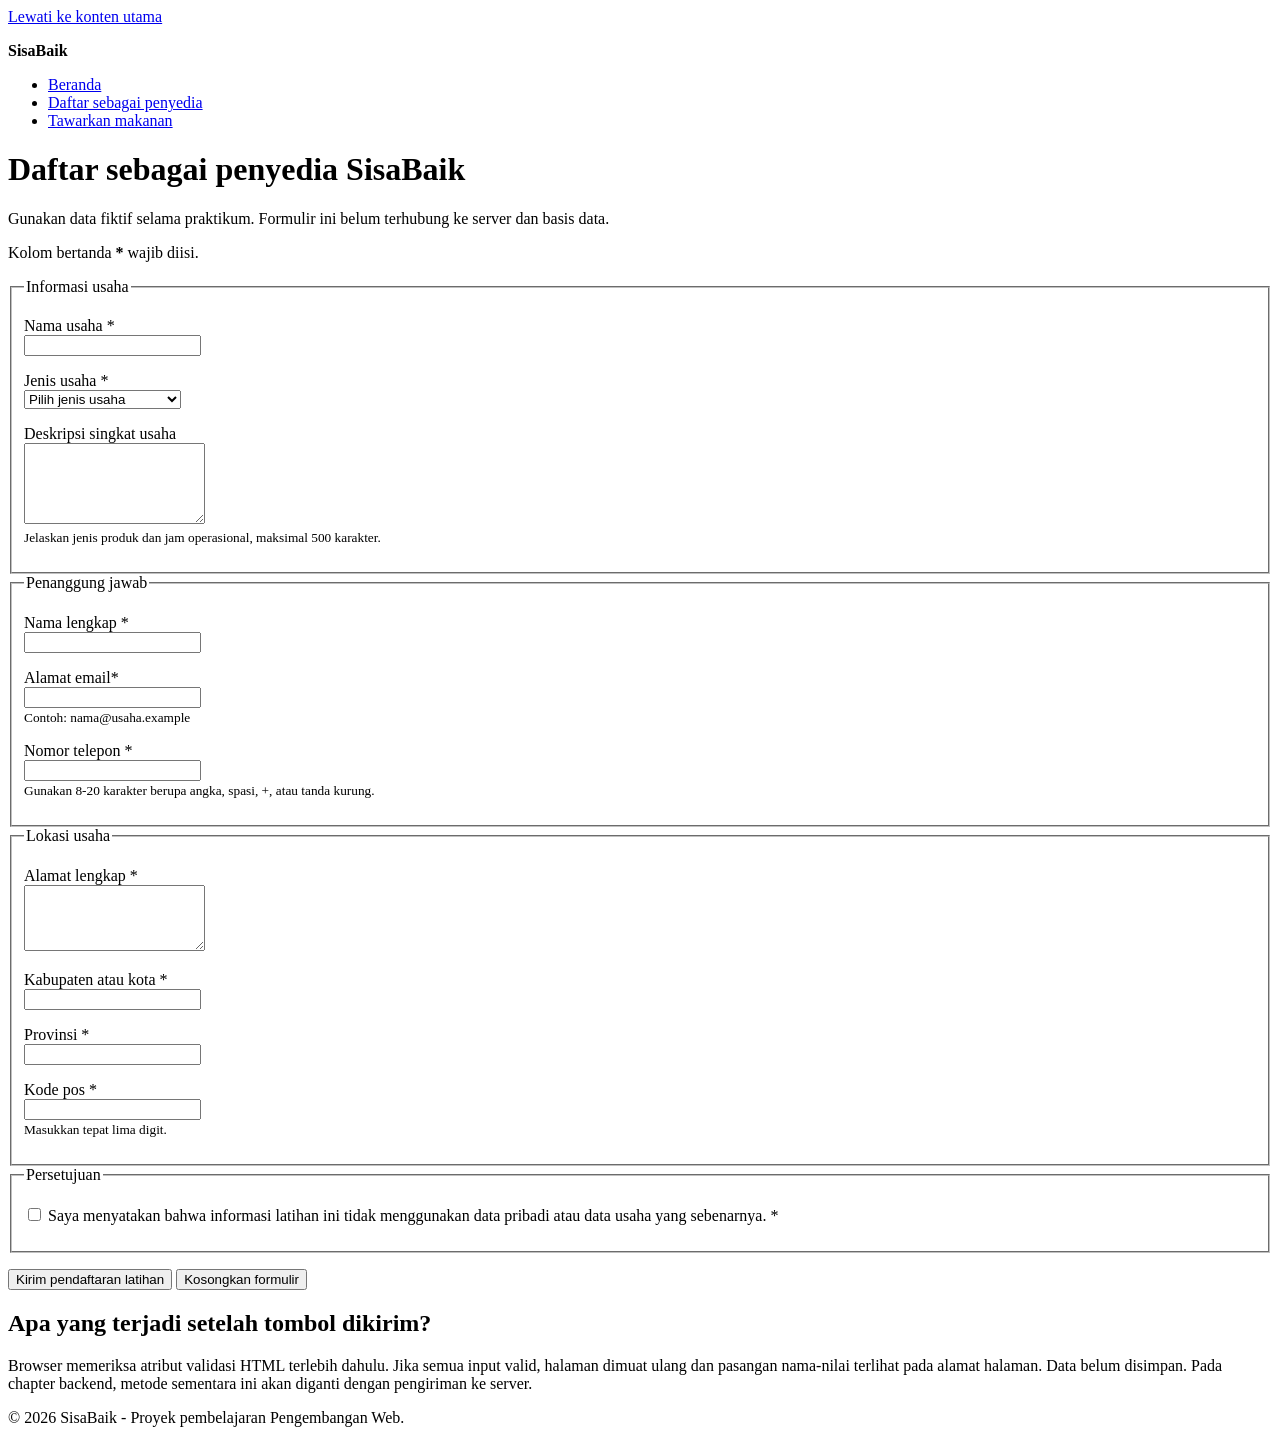
==== daftar-penyedia.html @ 50fee2b9 "feat: add accessible provider registration form" ====
<!doctype html>
<html lang="id">
    <head>
        <meta charset="utf-8">
        <meta name="viewport" content="width=device-width, initial-scale=1">
        <meta
        name="description"
        content="Formulir prototipe untuk mendaftarkan usaha sebagai penyedia makanan di SisaBaik."
        >
        <title>Daftar Penyedia | SisaBaik</title>
    </head>
    <body>
        <a href="#konten-utama">Lewati ke konten utama</a>

        <header>
            <p><strong>SisaBaik</strong></p>
            <nav aria-label="Navigasi utama">
                <ul>
                    <li><a href="index.html">Beranda</a></li>
                    <li>
                        <a href="daftar-penyedia.html" aria-current="page">
                            Daftar sebagai penyedia
                        </a>
                    </li>
                    <li><a href="tawarkan-makanan.html">Tawarkan makanan</a></li>
                </ul>
            </nav>
        </header>

        <main id="konten-utama" tabindex="-1">
            <h1>Daftar sebagai penyedia SisaBaik</h1>
            <p>
                Gunakan data fiktif selama praktikum. Formulir ini belum terhubung ke server dan basis data.
            </p>
            <p id="petunjuk-wajib">Kolom bertanda <strong>*</strong> wajib diisi.</p>

            <form
            action="daftar-penyedia.html"
            method="get"
            aria-describedby="petunjuk-wajib"
            >
            <fieldset>
                <legend>Informasi usaha</legend>

                <p>
                    <label for="nama-usaha">Nama usaha *</label><br>
                    <input
                    type="text"
                    id="nama-usaha"
                    name="nama_usaha"
                    autocomplete="organization"
                    minlength="3"
                    maxlength="100"
                    required
                    >
                </p>

                <p>
                    <label for="jenis-usaha">Jenis usaha *</label><br>
                    <select id="jenis-usaha" name="jenis_usaha" required>
                        <option value="">Pilih jenis usaha</option>
                        <option value="restoran">Restoran</option>
                        <option value="toko-roti">Toko roti</option>
                        <option value="katering">Katering</option>
                        <option value="ritel">Toko ritel</option>
                        <option value="hotel">Hotel atau penginapan</option>
                        <option value="lainnya">Lainnya</option>
                    </select>
                </p>

                <p>
                    <label for="deskripsi-usaha">Deskripsi singkat usaha</label><br>
                    <textarea
                    id="deskripsi-usaha"
                    name="deskripsi_usaha"
                    rows="5"
                    maxlength="500"
                    aria-describedby="bantuan-deskripsi"
                    ></textarea><br>
                    <small id="bantuan-deskripsi">
                        Jelaskan jenis produk dan jam operasional, maksimal 500 karakter.
                    </small>
                </p>
            </fieldset>

            <fieldset>
                <legend>Penanggung jawab</legend>

                <p>
                    <label for="nama-penanggung-jawab">Nama lengkap *</label><br>
                    <input
                    type="text"
                    id="nama-penanggung-jawab"
                    name="nama_penanggung_jawab"
                    autocomplete="name"
                    minlength="3"
                    maxlength="100"
                    required
                    >
                </p>

                <p>
                    <label for="email">Alamat email*</label><br>
                    <input
                    type="email"
                    id="email"
                    name="email"
                    autocomplete="email"
                    maxlength="254"
                    aria-describedby="bantuan-email"
                    required
                    ><br>
                    <small id="bantuan-email">Contoh: nama@usaha.example</small>
                </p>

                <p>
                    <label for="telepon">Nomor telepon *</label><br>
                    <input
                    type="tel"
                    id="telepon"
                    name="telepon"
                    autocomplete="tel"
                    inputmode="tel"
                    pattern="[0-9+() ]{8,20}"
                    aria-describedby="bantuan-telepon"
                    required
                    ><br>
                    <small id="bantuan-telepon">
                        Gunakan 8-20 karakter berupa angka, spasi, +, atau tanda kurung.
                    </small>
                </p>
            </fieldset>

            <fieldset>
                <legend>Lokasi usaha</legend>

                <p>
                    <label for="alamat">Alamat lengkap *</label><br>
                    <textarea
                    id="alamat"
                    name="alamat"
                    rows="4"
                    autocomplete="street-address"
                    minlength="10"
                    maxlength="250"
                    required
                    ></textarea>
                </p>

                <p>
                    <label for="kota">Kabupaten atau kota *</label><br>
                    <input
                    type="text"
                    id="kota"
                    name="kota"
                    autocomplete="address-level2"
                    maxlength="100"
                    required
                    >
                </p>

                <p>
                    <label for="provinsi">Provinsi *</label><br>
                    <input
                    type="text"
                    id="provinsi"
                    name="provinsi"
                    autocomplete="address-level1"
                    maxlength="100"
                    required
                    >
                </p>

                <p>
                    <label for="kode-pos">Kode pos *</label><br>
                    <input
                    type="text"
                    id="kode-pos"
                    name="kode_pos"
                    autocomplete="postal-code"
                    inputmode="numeric"
                    pattern="[0-9]{5}"
                    aria-describedby="bantuan-kode-pos"
                    required
                    ><br>
                    <small id="bantuan-kode-pos">Masukkan tepat lima digit.</small>
                </p>
            </fieldset>

            <fieldset>
                <legend>Persetujuan</legend>
                <p>
                    <input
                    type="checkbox"
                    id="persetujuan"
                    name="persetujuan"
                    value="setuju"
                    required
                    >
                    <label for="persetujuan">
                        Saya menyatakan bahwa informasi latihan ini tidak menggunakan data pribadi atau data usaha yang sebenarnya. *
                    </label>
                </p>
            </fieldset>

            <p>
                <button type="submit">Kirim pendaftaran latihan</button>
                <button type="reset">Kosongkan formulir</button>
            </p>
        </form>

        <section aria-labelledby="catatan-prototipe">
            <h2 id="catatan-prototipe">Apa yang terjadi setelah tombol dikirim?</h2>
            <p>
                Browser memeriksa atribut validasi HTML terlebih dahulu. Jika semua input valid, halaman dimuat ulang dan pasangan nama-nilai terlihat pada alamat halaman. Data belum disimpan. Pada chapter backend, metode sementara ini akan diganti dengan pengiriman ke server.
            </p>
        </section>
        </main>

        <footer>
            <p>&copy; 2026 SisaBaik - Proyek pembelajaran Pengembangan Web.</p>
        </footer>
    </body>
</html>
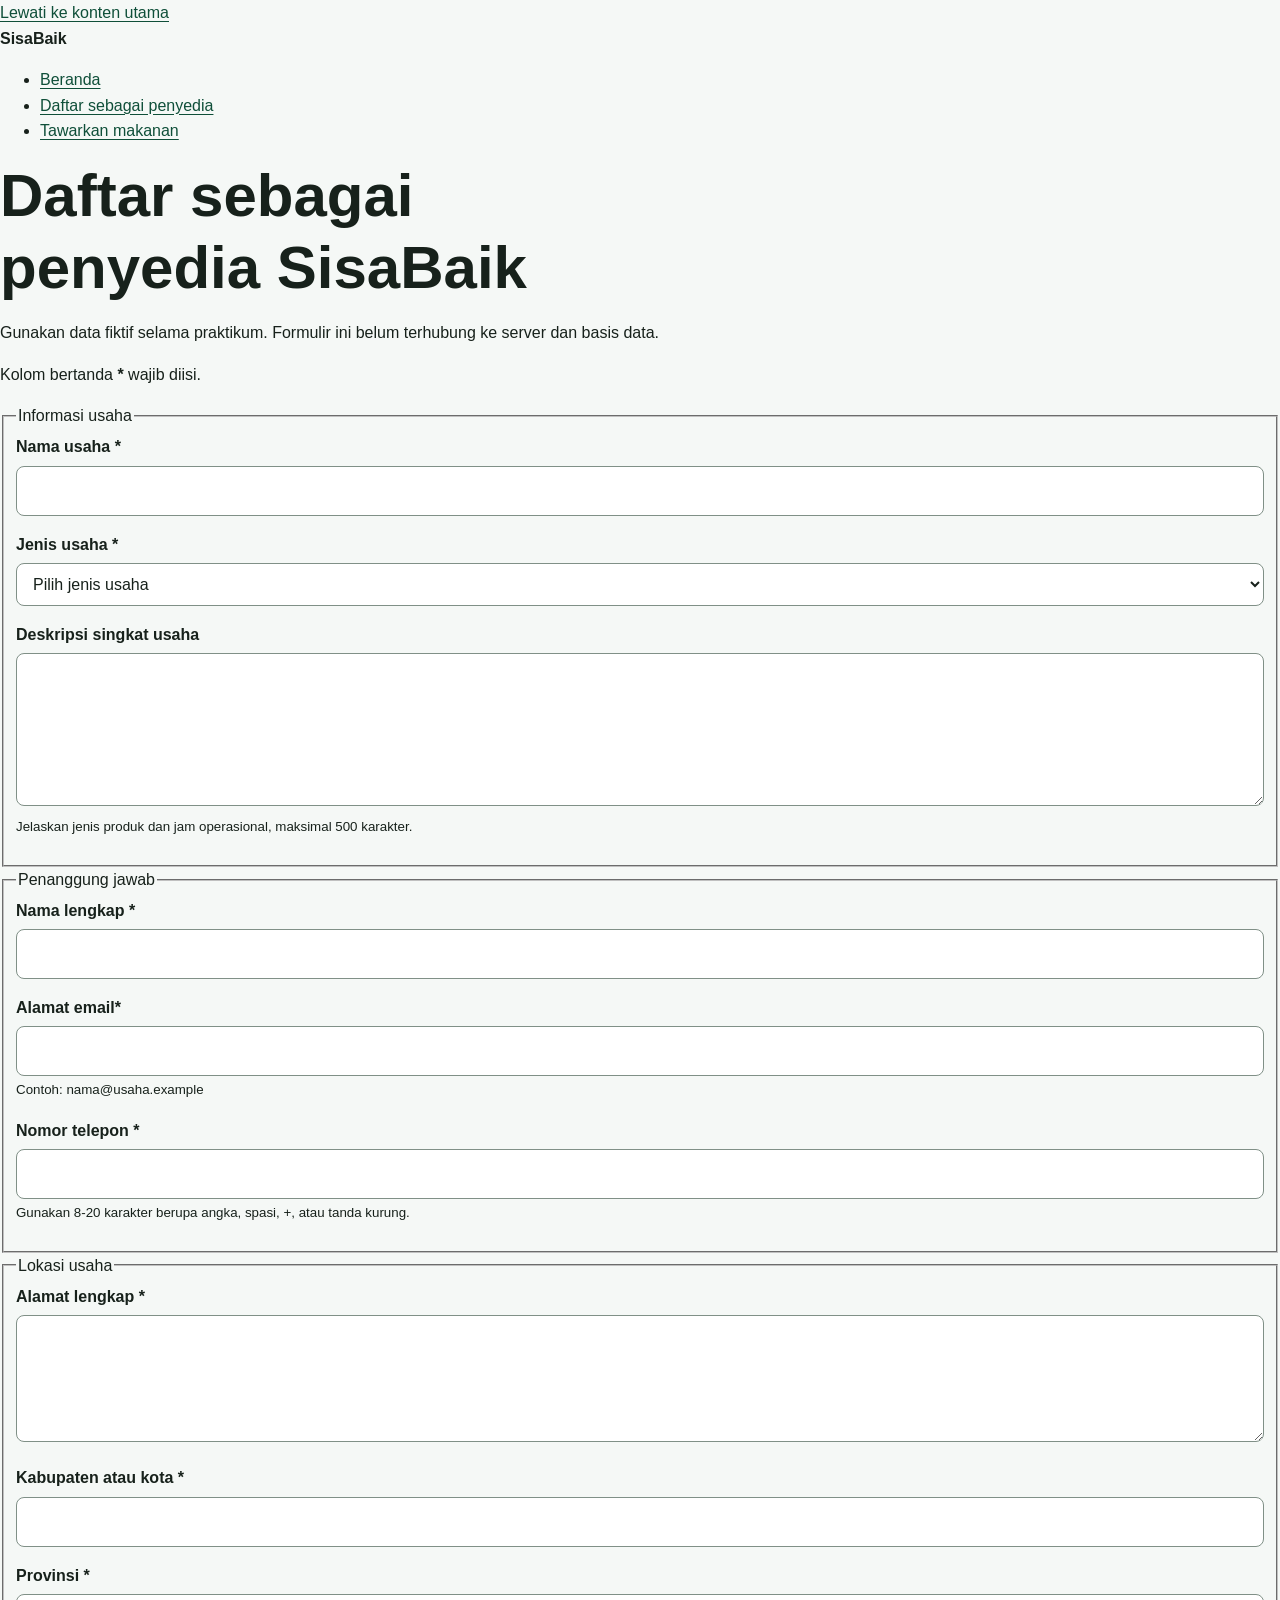
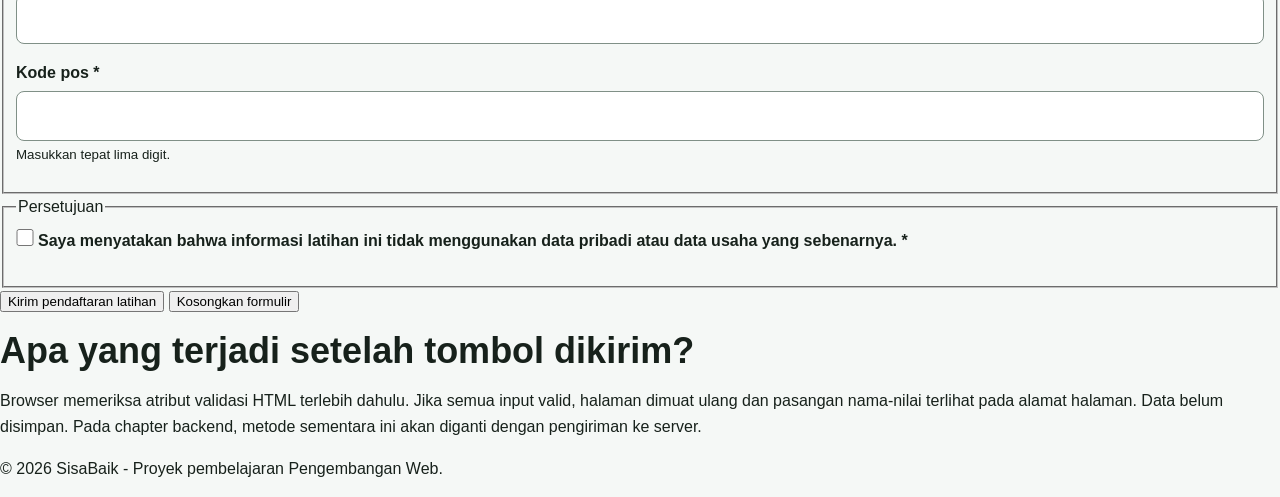
==== commit 4264308a: "feat: add responsive SisaBaik visual system" ====
--- a/daftar-penyedia.html
+++ b/daftar-penyedia.html
@@ -8,6 +8,7 @@
         content="Formulir prototipe untuk mendaftarkan usaha sebagai penyedia makanan di SisaBaik."
         >
         <title>Daftar Penyedia | SisaBaik</title>
+        <link rel="stylesheet" href="styles.css">
     </head>
     <body>
         <a href="#konten-utama">Lewati ke konten utama</a>
--- a/styles.css
+++ b/styles.css
@@ -0,0 +1,430 @@
+:root {
+    --color-primary: #176b4d;
+    --color-primary-dark: #0f4f39;
+    --color-primary-soft: #e8f5ef;
+    --color-accent: #f2b84b;
+    --color-text: #17211b;
+    --color-muted: #52615a;
+    --color-surface: #ffffff;
+    --color-background: #f5f8f6;
+    --color-border: #cbd8d1;
+    --color-danger: #a52a2a;
+    --shadow-card: 0 0.5rem 1.5rem rgb(23 33 27 / 10%);
+    --radius-small: 0.5rem;
+    --radius-medium:0.9rem;
+    --radius-large: 1.4rem;
+    --content-width: 72rem;
+}
+
+*,
+*::before,
+*::after {
+    box-sizing: border-box;
+}
+
+html{
+    scroll-behavior: smooth;
+}
+
+body{
+    margin: 0;
+    background: var(--color-background);
+    color: var(--color-text);
+    font-family: Arial, Helvetica, sans-serif;
+    font-size: 1rem;
+    line-height: 1.6;
+}
+
+h1,
+h2,
+h3,
+p {
+    margin-block-start: 0;
+}
+
+h1,
+h2,
+h3 {
+    line-height: 1.2;
+}
+
+h1 {
+    max-width: 18ch;
+    margin-block-end: 1rem;
+    font-size: clamp(2rem, 7vw, 3.75rem);
+}
+
+h2 {
+    margin-block-end: 1rem;
+    font-size: clamp(1.5rem, 4vw, 2.25rem);
+}
+
+h3 {
+    margin-block-end: 0.6rem;
+    font-size: 1.2rem;
+}
+
+a {
+    color: var(--color-primary-dark);
+    text-underline-offset: 0.2em;
+}
+
+a:hover {
+    text-decoration-thickness: 0.18em;
+}
+
+:focus-visible {
+    outline: 0.2rem solid var(--color-accent);
+    outline-offset: 0.2rem;
+}
+
+.skip-link {
+    position: absolute;
+    inset-block-start: 0.5rem;
+    inset-inline-start: 0.5rem;
+    z-index: 100;
+    padding: 0.7rem 1rem;
+    border-radius: var(--radius-small);
+    background: var(--color-text);
+    color: var(--color-surface);
+    transform: translateY(-180%);
+}
+
+.skip-link:focus {
+    transform: translateY(0);
+}
+
+.container {
+    width: min(100% -2rem, var(--content-width));
+    margin-inline: auto;
+}
+
+.site-header {
+    background: var(--color-surface);
+    border-block-end: 0.0625rem solid var(--color-border);
+}
+
+.header-layout {
+    display: flex;
+    flex-direction: column;
+    gap: 0.75rem;
+    padding-block: 1rem;
+}
+
+.brand {
+    margin: 0;
+    color: var(--color-primary-dark);
+    font-size: 1.4rem;
+    font-weight: 700;
+}
+
+.nav-list {
+    display: flex;
+    flex-wrap: wrap;
+    gap: 0.5rem 1rem;
+    margin: 0;
+    padding: 0;
+    list-style: none;
+}
+
+.nav-list a {
+    display: inline-block;
+    padding-block: 0.35rem;
+    font-weight: 700;
+}
+
+.nav-list a[aria-current="page"] {
+    color: var(--color-primary);
+    text-decoration-thickness: 0.2em;
+}
+
+.hero {
+    padding-block: clamp(3rem, 10vw, 7rem);
+    background: 
+    linear-gradient(135deg, rgb(232 245 239 / 95%), rgb(255 255 255 / 92%));
+}
+
+.hero-layout {
+    display: grid;
+    gap: 2rem;
+    align-items: center;
+}
+
+.eyebrow {
+    margin-block-end: 0.5rem;
+    color: var(--color-primary-dark);
+    font-weight: 700;
+    letter-spacing: 0.05em;
+    text-transform: uppercase;
+}
+
+.lead {
+    max-width: 62ch;
+    color: var(--color-muted);
+    font-size: 1.1rem;
+}
+
+.hero-panel {
+    padding: 1.5rem;
+    border: 0.0625rem solid var(--color-border);
+    border-radius: var(--radius-large);
+    background: var(--color-surface);
+    box-shadow: var(--shadow-card);
+}
+
+.hero-panel strong {
+    display: block;
+    color: var(--color-primary-dark);
+    font-size: 2rem;
+}
+
+.button-group,
+.form-actions {
+    display: flex;
+    flex-wrap: wrap;
+    gap: 0.75rem;
+    align-items: center;
+}
+
+.button {
+    display: inline-block;
+    padding: 0.75rem 1rem;
+    border: 0.125rem solid var(--color-primary);
+    border-radius: var(--radius-small);
+    background: var(--color-primary);
+    color: var(--color-surface);
+    font: inherit;
+    font-weight: 700;
+    line-height: 1.2;
+    text-decoration: none;
+    cursor: pointer;
+}
+
+.button:hover {
+    background: var(--color-primary-dark);
+    border-color: var(--color-primary-dark);
+}
+
+.button-secondary {
+    background: transparent;
+    color: var(--color-primary-dark);
+}
+
+.section {
+    padding-block: clamp(2.5rem, 7vw, 5rem);
+}
+
+.section-alt {
+    background: var(--color-surface);
+}
+
+.section-intro {
+    max-width: 65ch;
+    color: var(--color-muted);
+}
+
+.steps-grid,
+.benefit-grid,
+.offer-grid {
+    display: grid;
+    grid-template-columns: 1fr;
+    gap: 1rem;
+}
+
+.card {
+    padding: 1.25rem;
+    border: 0.0625rem solid var(--color-border);
+    border-radius: var(--radius-medium);
+    background: var(--color-surface);
+    box-shadow: var(--shadow-card);
+}
+
+.step-number {
+    display: inline-grid;
+    width: 2.25rem;
+    height: 2.25rem;
+    margin-block-end: 0.75rem;
+    place-items: center;
+    border-radius: 50%;
+    background: var(--color-primary-soft);
+    color: var(--color-primary-dark);
+    font-weight: 700;
+}
+
+.offer-card {
+    display: flex;
+    flex-direction: column;
+    overflow: hidden;
+    border: 0.0625rem solid var(--color-border);
+    border-radius: var(--radius-medium);
+    background: var(--color-surface);
+    box-shadow: var(--shadow-card);
+}
+
+.offer-card_visual {
+    min-height: 8rem;
+    background: linear-gradient(135deg, var(--color-primary), var(--color-primary-dark));
+}
+
+.offer-card_content {
+    display: flex;
+    flex: 1;
+    flex-direction: column;
+    padding: 1.25rem;
+}
+
+.offer-card_meta {
+    color: var(--color-muted);
+}
+
+.offer-card_price {
+    margin-block-start: auto;
+    font-size: 1.15rem;
+}
+
+.badge {
+    display: inline-block;
+    width: fit-content;
+    margin-block-end: 0.75rem;
+    padding: 0.25rem 0.6rem;
+    border-radius: 999px;
+    background: var(--color-primary-soft);
+    color: var(--color-primary-dark);
+    font-size: 0.85rem;
+    font-weight: 700;
+}
+
+.notice {
+    padding: 1rem;
+    border-inline-start: 0.3rem solid var(--color-primary);
+    border-radius: var(--radius-small);
+    background: var(--color-primary-soft);
+}
+
+.page-heading {
+    padding-block: clamp(2.5rem, 7vw, 5rem) 2rem;
+}
+
+.form-card {
+    max-width: 56rem;
+    margin-block-end: 3rem;
+    padding: clamp(1rem, 4vw, 2rem);
+    border: 0.0625rem solid var(--color-border);
+    border-radius: var(--radius-large);
+    background: var(--color-surface);
+    box-shadow: var(--shadow-card);
+}
+
+.form-section {
+    margin: 0 0 1.5rem;
+    padding: 1.25rem;
+    border: 0.0625rem solid var(--color-border);
+    border-radius: var(--radius-medium);
+}
+
+.form-section legend {
+    padding-inline: 0.4rem;
+    color: var(--color-primary-dark);
+    font-size: 1.1rem;
+    font-weight: 700;
+}
+
+label {
+    display: inline-block;
+    margin-block-end: 0.35rem;
+    font-weight: 700;
+}
+
+input,
+select,
+textarea {
+    width: 100%;
+    padding: 0.7rem 0.75rem;
+    border: 0.0625rem solid #809087;
+    border-radius: var(--radius-small);
+    background: var(--color-surface);
+    color: var(--color-text);
+    font: inherit;
+}
+
+textarea {
+    resize: vertical;
+}
+
+input:focus,
+select:focus,
+textarea:focus {
+    border-color: var(--color-primary-dark);
+}
+
+input[type="checkbox"],
+input[type="radio"] {
+    width: 1.1rem;
+    height: 1.1rem;
+    margin: 0.2rem 0 0;
+    accent-color: var(--color-primary);
+}
+
+.required-note {
+    color: var(--color-muted);
+}
+
+.site-footer {
+    padding-block: 2rem;
+    background: var(--color-primary-dark);
+    color: var(--color-surface);
+}
+
+.site-footer a {
+    color: var(--color-surface);
+}
+
+.footer-layout {
+    display: flex;
+    flex-direction: column;
+    gap: 0.5rem;
+}
+
+.footer-layout p,
+.footer-layout address {
+    margin: 0;
+}
+
+@media (min-width: 48rem) {
+    .header-layout {
+        flex-direction: row;
+        justify-content: space-between;
+        align-items: center;
+    }
+
+    .hero-layout {
+        grid-template-columns: minmax(0, 1.5fr) minmax(15rem, 0.7fr);
+    }
+
+    .steps-grid,
+    .benefit-grid {
+        grid-template-columns: repeat(3, minmax(0, 1fr));
+    }
+
+    .offer-grid {
+        grid-template-columns: repeat(2, minmax(0, 1fr));
+    }
+
+    .footer-layout {
+        flex-direction: row;
+        justify-content: space-between;
+        align-items: center;
+    }
+}
+
+@media (min-width: 68rem) {
+    .offer-grid {
+        grid-template-columns: repeat(3, minmax(0, 1fr));
+    }
+}
+
+@media (prefers-reduced-motion: reduce) {
+    html {
+        scroll-behavior: auto;
+    }
+}
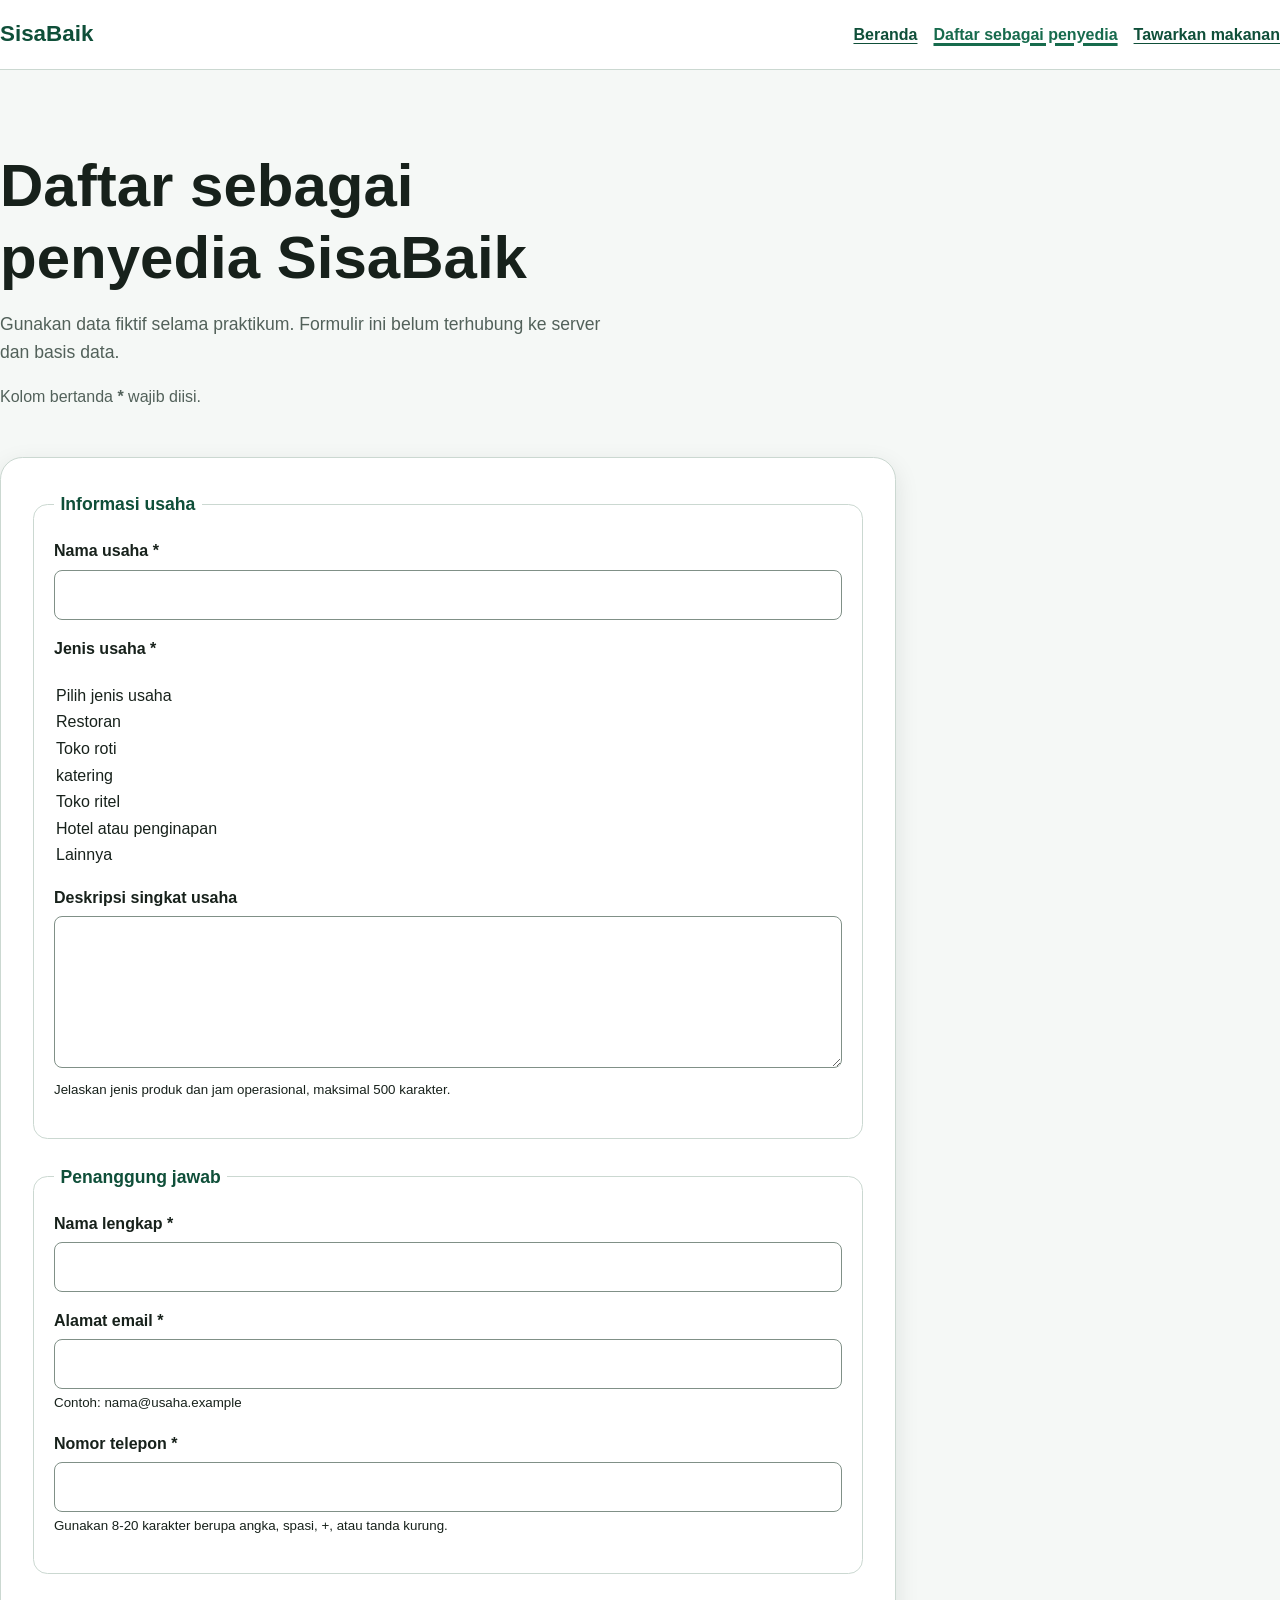
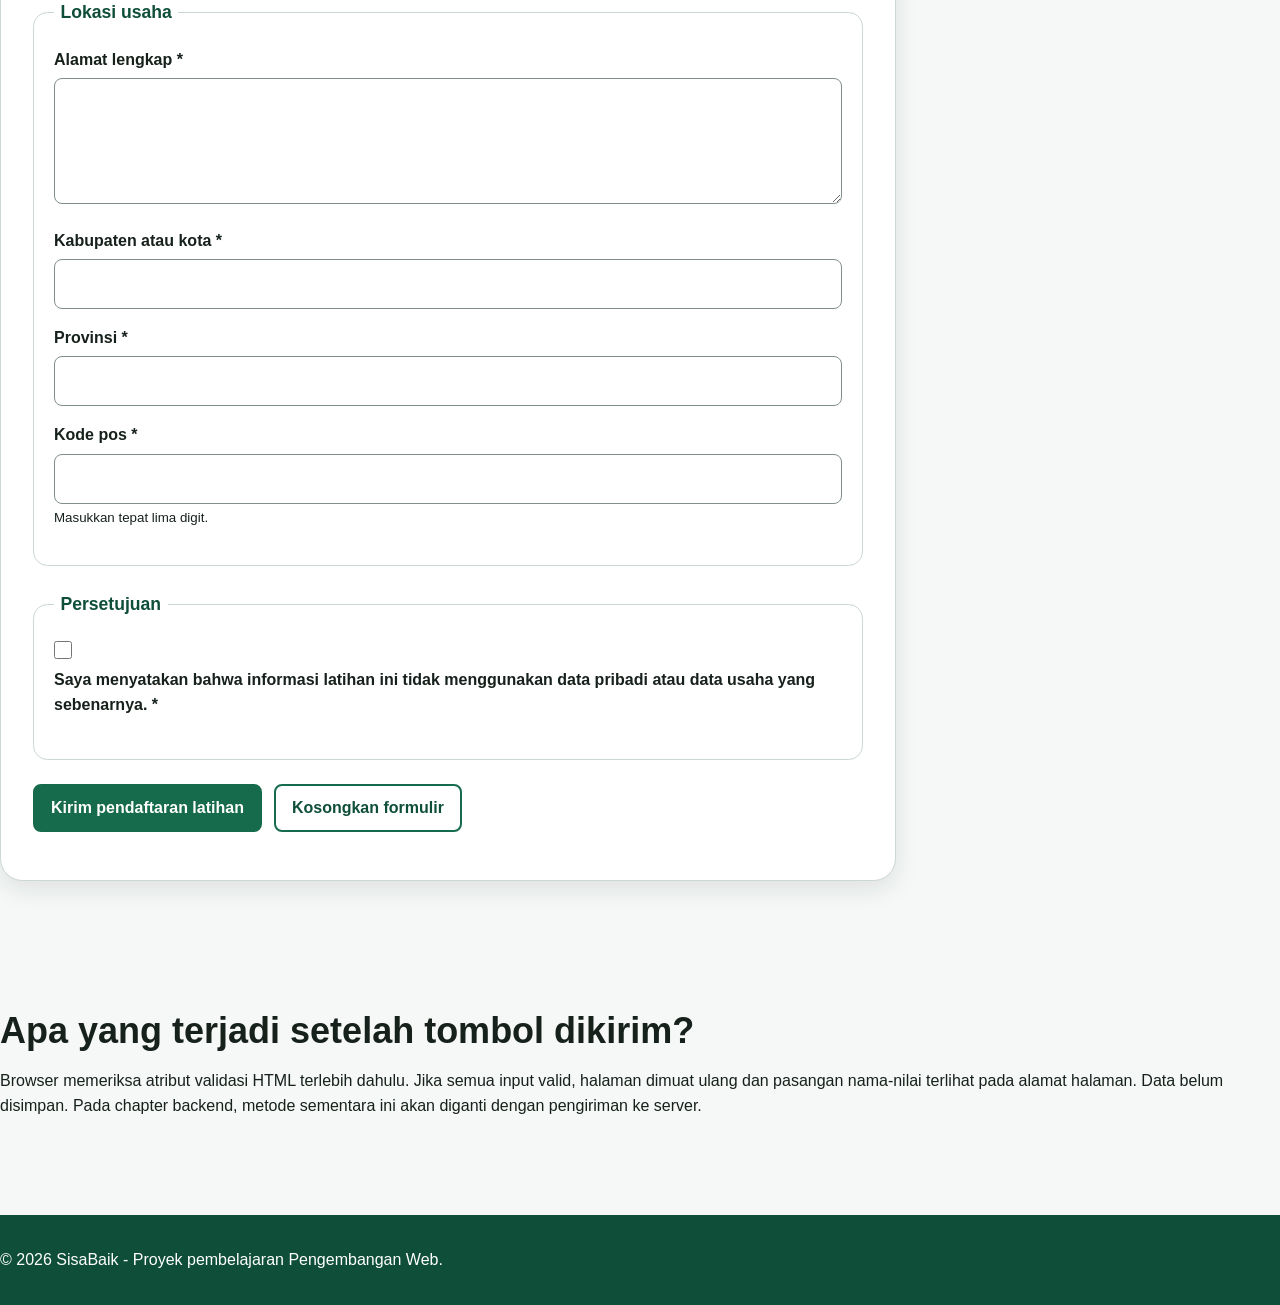
==== commit 1c0ca63c: "style: apply responsive layout to SisaBaik pages" ====
--- a/daftar-penyedia.html
+++ b/daftar-penyedia.html
@@ -11,36 +11,41 @@
         <link rel="stylesheet" href="styles.css">
     </head>
     <body>
-        <a href="#konten-utama">Lewati ke konten utama</a>
-
-        <header>
-            <p><strong>SisaBaik</strong></p>
-            <nav aria-label="Navigasi utama">
-                <ul>
-                    <li><a href="index.html">Beranda</a></li>
-                    <li>
-                        <a href="daftar-penyedia.html" aria-current="page">
-                            Daftar sebagai penyedia
-                        </a>
-                    </li>
-                    <li><a href="tawarkan-makanan.html">Tawarkan makanan</a></li>
-                </ul>
-            </nav>
+        <a class="skip-link" href="#konten-utama">Lewati ke konten utama</a>
+
+        <header class="site-header">
+            <div class="container header-layout">
+                <p class="brand">SisaBaik</p>
+                <nav aria-label="Navigasi utama">
+                    <ul class="nav-list">
+                        <li><a href="index.html">Beranda</a></li>
+                        <li>
+                            <a href="daftar-penyedia.html" aria-current="page">
+                                Daftar sebagai penyedia
+                            </a>
+                        </li>
+                        <li><a href="tawarkan-makanan.html">Tawarkan makanan</a></li>
+                    </ul>
+                </nav>
+            </div>
         </header>
 
-        <main id="konten-utama" tabindex="-1">
-            <h1>Daftar sebagai penyedia SisaBaik</h1>
-            <p>
-                Gunakan data fiktif selama praktikum. Formulir ini belum terhubung ke server dan basis data.
-            </p>
-            <p id="petunjuk-wajib">Kolom bertanda <strong>*</strong> wajib diisi.</p>
+        <main class="container" id="konten-utama" tabindex="-1">
+            <div class="page-heading">
+                <h1>Daftar sebagai penyedia SisaBaik</h1>
+                <p class="lead">
+                    Gunakan data fiktif selama praktikum. Formulir ini belum terhubung ke server dan basis data.
+                </p>
+                <p  class="required-note" id="petunjuk-wajib">Kolom bertanda <strong>*</strong> wajib diisi.</p>
+            </div>
 
             <form
+            class="form-card"
             action="daftar-penyedia.html"
             method="get"
             aria-describedby="petunjuk-wajib"
             >
-            <fieldset>
+            <fieldset class="form-section">
                 <legend>Informasi usaha</legend>
 
                 <p>
@@ -58,15 +63,15 @@
 
                 <p>
                     <label for="jenis-usaha">Jenis usaha *</label><br>
-                    <select id="jenis-usaha" name="jenis_usaha" required>
+                    <section id="jenis-usaha" name="jenis_usaha" required>
                         <option value="">Pilih jenis usaha</option>
                         <option value="restoran">Restoran</option>
                         <option value="toko-roti">Toko roti</option>
-                        <option value="katering">Katering</option>
+                        <option value="katering">katering</option>
                         <option value="ritel">Toko ritel</option>
                         <option value="hotel">Hotel atau penginapan</option>
                         <option value="lainnya">Lainnya</option>
-                    </select>
+                    </section>
                 </p>
 
                 <p>
@@ -84,7 +89,7 @@
                 </p>
             </fieldset>
 
-            <fieldset>
+            <fieldset class="form-section">
                 <legend>Penanggung jawab</legend>
 
                 <p>
@@ -101,7 +106,7 @@
                 </p>
 
                 <p>
-                    <label for="email">Alamat email*</label><br>
+                    <label for="email">Alamat email *</label><br>
                     <input
                     type="email"
                     id="email"
@@ -132,7 +137,7 @@
                 </p>
             </fieldset>
 
-            <fieldset>
+            <fieldset class="form-section">
                 <legend>Lokasi usaha</legend>
 
                 <p>
@@ -188,7 +193,7 @@
                 </p>
             </fieldset>
 
-            <fieldset>
+            <fieldset class="form-section">
                 <legend>Persetujuan</legend>
                 <p>
                     <input
@@ -204,22 +209,24 @@
                 </p>
             </fieldset>
 
-            <p>
-                <button type="submit">Kirim pendaftaran latihan</button>
-                <button type="reset">Kosongkan formulir</button>
+            <p class="form-actions">
+                <button class="button" type="submit">Kirim pendaftaran latihan</button>
+                <button class="button button-secondary" type="reset">Kosongkan formulir</button>
             </p>
-        </form>
-
-        <section aria-labelledby="catatan-prototipe">
-            <h2 id="catatan-prototipe">Apa yang terjadi setelah tombol dikirim?</h2>
-            <p>
-                Browser memeriksa atribut validasi HTML terlebih dahulu. Jika semua input valid, halaman dimuat ulang dan pasangan nama-nilai terlihat pada alamat halaman. Data belum disimpan. Pada chapter backend, metode sementara ini akan diganti dengan pengiriman ke server.
-            </p>
-        </section>
+            </form>
+
+            <section class="section" aria-labelledby="catatan-prototipe">
+                <h2 id="catatan-prototipe">Apa yang terjadi setelah tombol dikirim?</h2>
+                <p>
+                    Browser memeriksa atribut validasi HTML terlebih dahulu. Jika semua input valid, halaman dimuat ulang dan pasangan nama-nilai terlihat pada alamat halaman. Data belum disimpan. Pada chapter backend, metode sementara ini akan diganti dengan pengiriman ke server.
+                </p>
+            </section>
         </main>
 
-        <footer>
-            <p>&copy; 2026 SisaBaik - Proyek pembelajaran Pengembangan Web.</p>
+        <footer class="site-footer">
+            <div class="container footer-layout">
+                <p>&copy; 2026 SisaBaik - Proyek pembelajaran Pengembangan Web.</p>
+            </div>
         </footer>
     </body>
 </html>
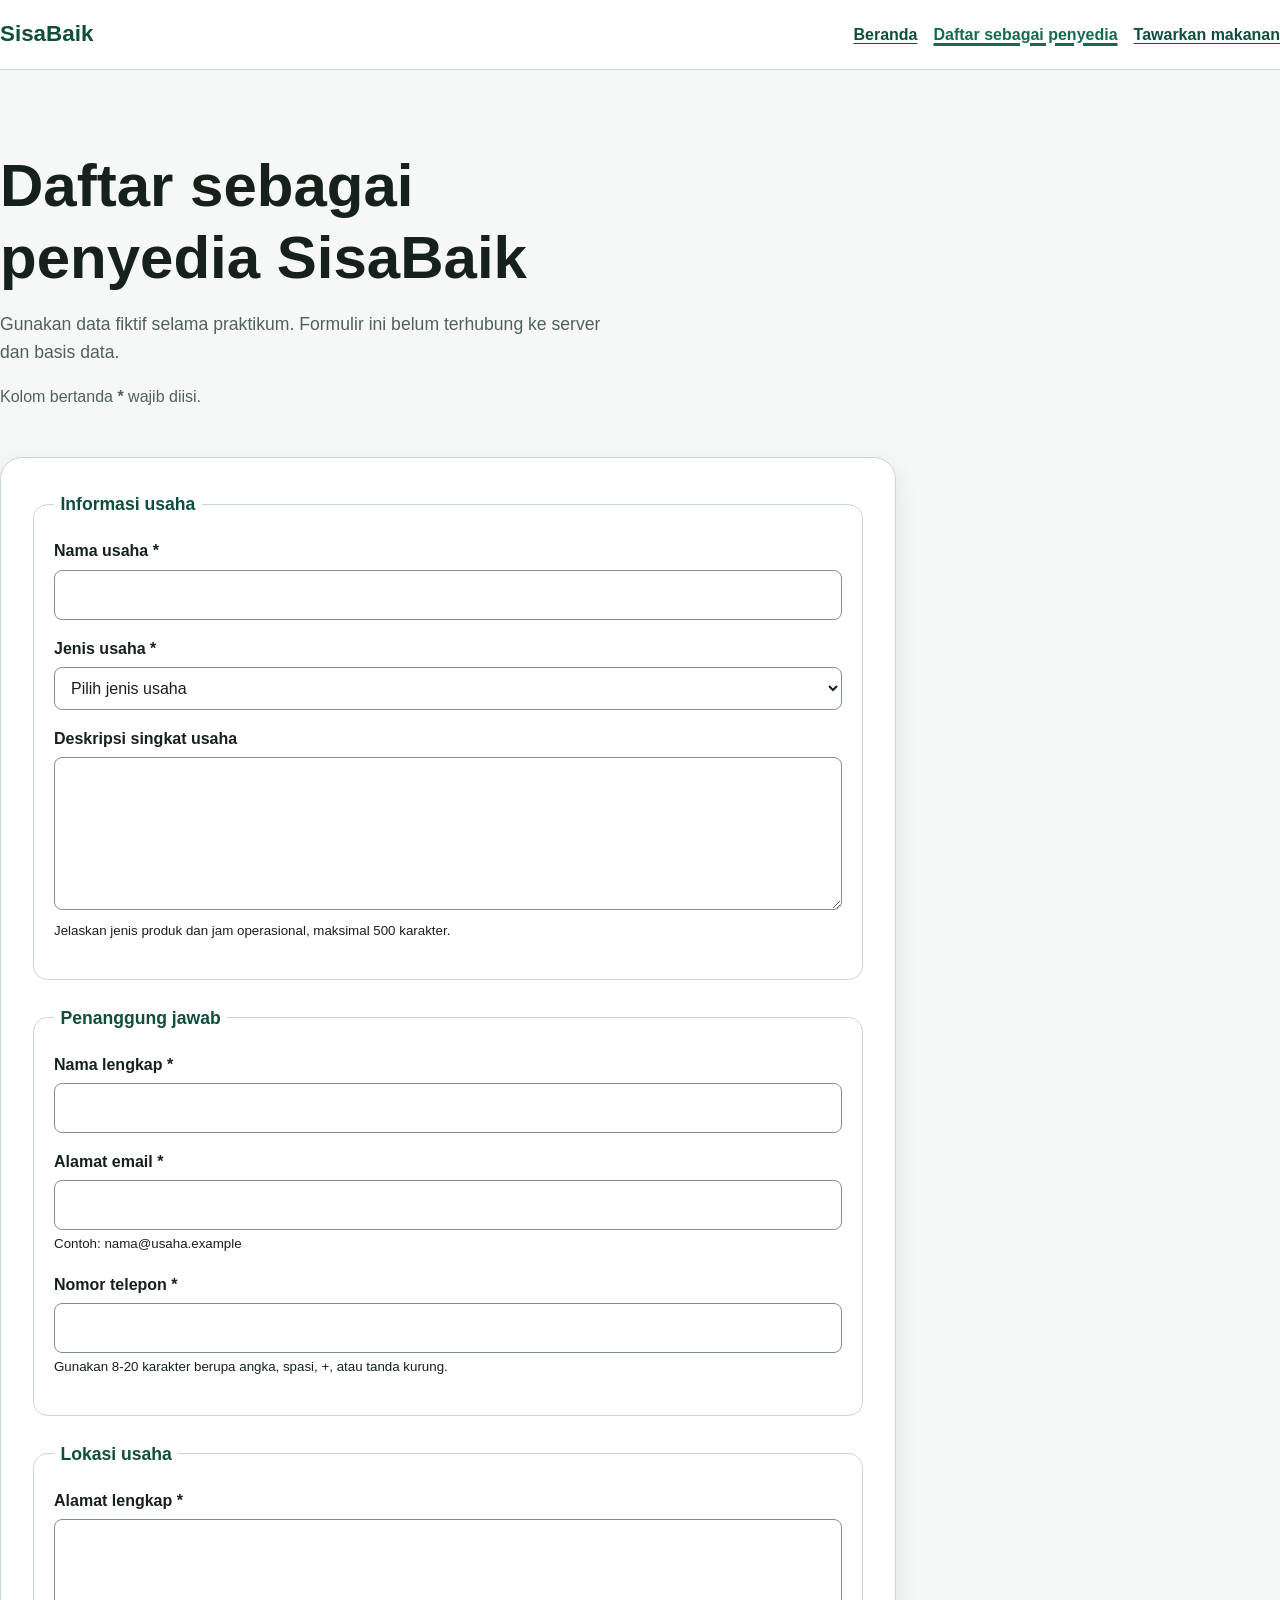
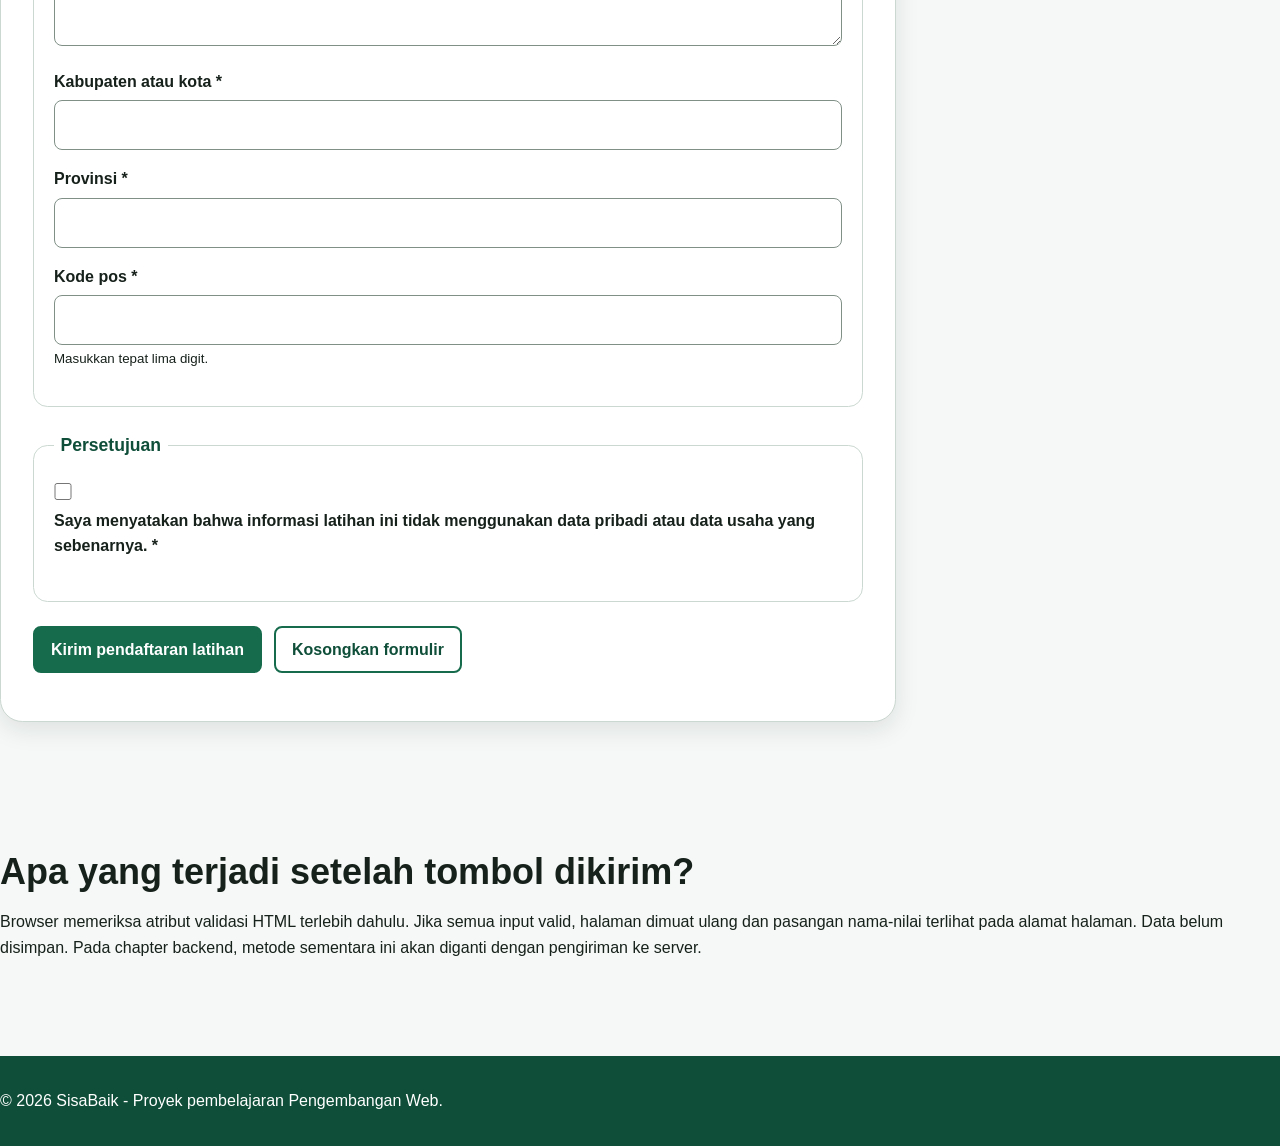
==== commit 99f0bd03: "style: apply responsive layout to SisaBaik pages" ====
--- a/daftar-penyedia.html
+++ b/daftar-penyedia.html
@@ -63,7 +63,7 @@
 
                 <p>
                     <label for="jenis-usaha">Jenis usaha *</label><br>
-                    <section id="jenis-usaha" name="jenis_usaha" required>
+                    <select id="jenis-usaha" name="jenis_usaha" required>
                         <option value="">Pilih jenis usaha</option>
                         <option value="restoran">Restoran</option>
                         <option value="toko-roti">Toko roti</option>
@@ -71,7 +71,7 @@
                         <option value="ritel">Toko ritel</option>
                         <option value="hotel">Hotel atau penginapan</option>
                         <option value="lainnya">Lainnya</option>
-                    </section>
+                    </select>
                 </p>
 
                 <p>
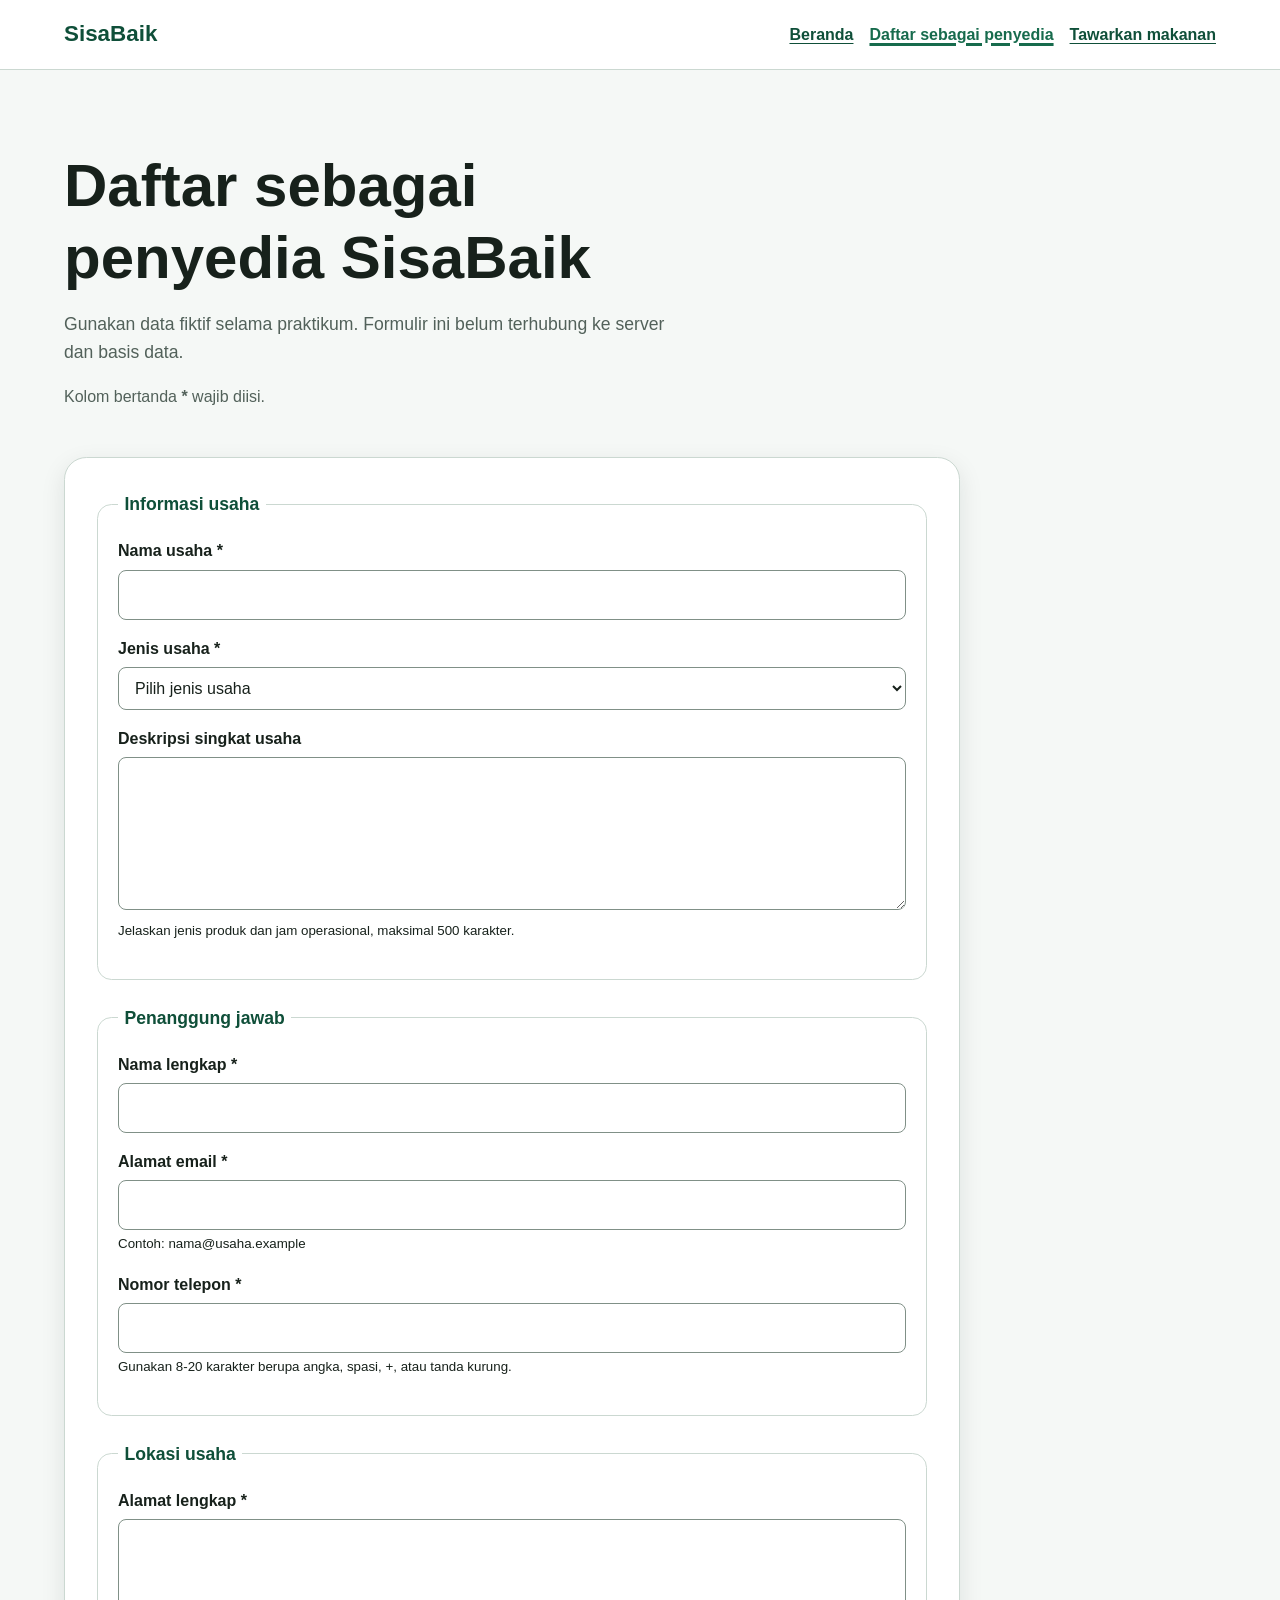
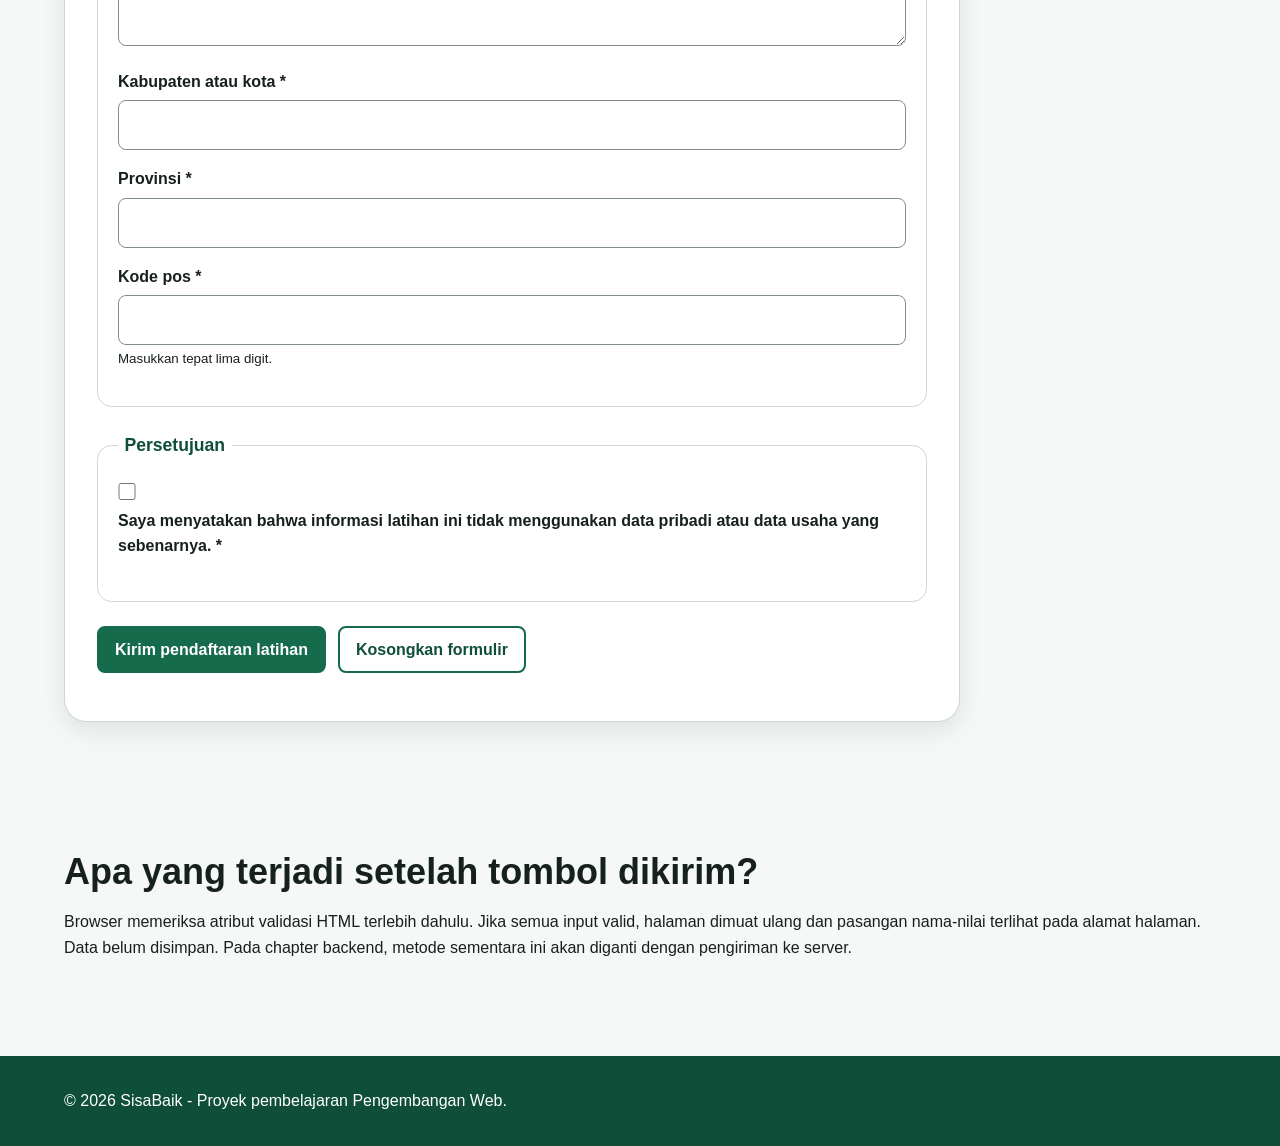
==== commit d1f29ce4: "feat: add interactions and offer validation" ====
--- a/daftar-penyedia.html
+++ b/daftar-penyedia.html
@@ -9,6 +9,7 @@
         >
         <title>Daftar Penyedia | SisaBaik</title>
         <link rel="stylesheet" href="styles.css">
+        <script src="app.js" defer></script>
     </head>
     <body>
         <a class="skip-link" href="#konten-utama">Lewati ke konten utama</a>
--- a/styles.css
+++ b/styles.css
@@ -95,7 +95,7 @@
 }
 
 .container {
-    width: min(100% -2rem, var(--content-width));
+    width: min(100% - 2rem, var(--content-width));
     margin-inline: auto;
 }
 
@@ -427,4 +427,12 @@
     html {
         scroll-behavior: auto;
     }
-}+}
+
+.filter-panel { display:grid; gap:1rem; margin-block:1.5rem; padding:1rem; border:0.0625rem solid var(--color-border);
+    border-radius:var(--radius-medium); background:var(--color-surface); }
+    .filter-panel p { margin:0; }
+    .status-message { min-height:1.6em; color:var(--color-muted); }
+    .cart-summary { margin-block-start:1.5rem; padding:1rem; border-radius:var(--radius-medium); background:var(--color-primary-soft); }
+    .error-message { color:var(--color-danger); font-weight:700; }
+    @media (min-width:48rem) { .filter-panel {grid-template-columns:repeat(2,minmax(0,1fr)); } }
